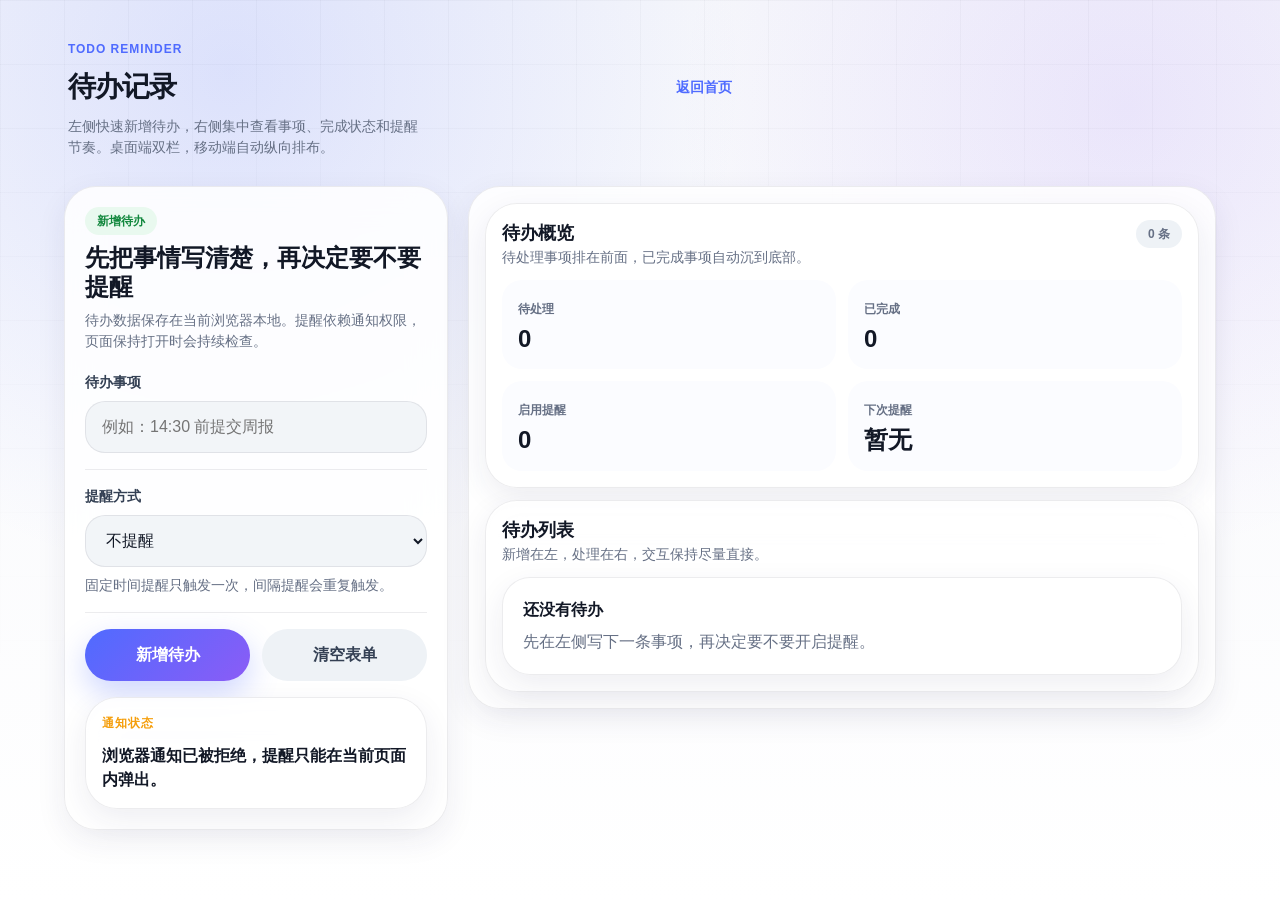
==== tools/todos/index.html @ 0ca66c05 "feat: add todo reminder tool and refine project structure" ====
<!DOCTYPE html>
<html lang="zh-CN">
  <head>
    <meta charset="UTF-8" />
    <meta name="viewport" content="width=device-width, initial-scale=1.0" />
    <title>待办记录</title>
    <meta name="theme-color" content="#f6f7fb" />
    <link rel="stylesheet" href="../../src/styles/tokens.css" />
    <link rel="stylesheet" href="../../src/styles/base.css" />
    <link rel="stylesheet" href="../../src/styles/components.css" />
    <link rel="stylesheet" href="./styles.css" />
  </head>
  <body>
    <div class="app-shell">
      <main class="screen todo-page">
        <header class="page-header todo-intro">
          <div class="eyebrow">Todo Reminder</div>
          <div class="header-row">
            <div>
              <h1 class="page-title">待办记录</h1>
            </div>
            <a class="page-link" href="../../index.html">返回首页</a>
          </div>
          <p class="page-subtitle">
            左侧快速新增待办，右侧集中查看事项、完成状态和提醒节奏。桌面端双栏，移动端自动纵向排布。
          </p>
        </header>

        <section class="todo-workspace">
          <aside class="todo-panel">
            <div class="todo-panel-header">
              <span class="status-pill is-ready">新增待办</span>
              <h2 class="todo-panel-title">先把事情写清楚，再决定要不要提醒</h2>
              <p class="todo-panel-text">
                待办数据保存在当前浏览器本地。提醒依赖通知权限，页面保持打开时会持续检查。
              </p>
            </div>

            <form class="todo-form" id="todoForm">
              <section class="todo-form-section">
                <div class="field">
                  <label for="todoTitle">待办事项</label>
                  <input
                    class="input"
                    id="todoTitle"
                    maxlength="80"
                    placeholder="例如：14:30 前提交周报"
                    required
                    type="text"
                  />
                </div>

              </section>

              <section class="todo-form-section">
                <div class="field">
                  <label for="reminderType">提醒方式</label>
                  <select class="input-select" id="reminderType">
                    <option value="none">不提醒</option>
                    <option value="interval">每隔多少分钟提醒</option>
                    <option value="fixed">固定时间提醒</option>
                  </select>
                  <span class="field-caption">固定时间提醒只触发一次，间隔提醒会重复触发。</span>
                </div>

                <div class="reminder-fields" id="intervalField">
                  <div class="field">
                    <label for="intervalMinutes">间隔分钟</label>
                    <input
                      class="input"
                      id="intervalMinutes"
                      max="720"
                      min="1"
                      placeholder="例如：15"
                      type="number"
                    />
                  </div>
                </div>

                <div class="reminder-fields" id="fixedField">
                  <div class="field">
                    <label for="fixedTime">固定提醒时间</label>
                    <input class="input" id="fixedTime" type="datetime-local" />
                  </div>
                </div>
              </section>

              <section class="todo-form-section">
                <div class="button-group">
                  <button class="button button-primary" type="submit">新增待办</button>
                  <button class="button button-secondary" id="resetFormButton" type="button">清空表单</button>
                </div>
              </section>
            </form>

            <section class="permission-panel" id="permissionPanel">
              <span class="panel-label">通知状态</span>
              <div class="stack-sm">
                <strong id="permissionText">开启浏览器通知后，提醒会在到点时弹出系统通知。</strong>
                <button class="button button-secondary" id="permissionButton" type="button">开启通知</button>
              </div>
            </section>
          </aside>

          <section class="todo-board">
            <section class="todo-summary">
              <div class="todo-summary-head">
                <div>
                  <h2>待办概览</h2>
                  <p>待处理事项排在前面，已完成事项自动沉到底部。</p>
                </div>
                <span class="chip" id="todoCounter">0 条</span>
              </div>

              <div class="todo-metrics">
                <article class="todo-metric">
                  <span>待处理</span>
                  <strong class="mono-number" id="pendingCount">0</strong>
                </article>
                <article class="todo-metric">
                  <span>已完成</span>
                  <strong class="mono-number" id="completedCount">0</strong>
                </article>
                <article class="todo-metric">
                  <span>启用提醒</span>
                  <strong class="mono-number" id="reminderCount">0</strong>
                </article>
                <article class="todo-metric">
                  <span>下次提醒</span>
                  <strong id="nextReminder">暂无</strong>
                </article>
              </div>
            </section>

            <section class="last-reminder-panel" hidden id="lastReminderCard">
              <strong id="lastReminderTitle">最近提醒</strong>
              <p id="lastReminderText">暂无提醒触发</p>
            </section>

            <section class="todo-list-panel">
              <div class="todo-list-head">
                <div>
                  <h2>待办列表</h2>
                  <p>新增在左，处理在右，交互保持尽量直接。</p>
                </div>
              </div>

              <section class="todo-list" id="todoList"></section>
            </section>
          </section>
        </section>
      </main>
    </div>

    <div class="modal" id="reminderModal" aria-hidden="true">
      <div class="modal-card">
        <h2 id="reminderModalTitle">待办提醒</h2>
        <p id="reminderModalText">你的事项已经到提醒时间。</p>
        <button class="button button-primary" id="reminderModalButton" type="button">知道了</button>
      </div>
    </div>

    <script src="./app.js"></script>
  </body>
</html>
---- src/styles/tokens.css ----
:root {
  color-scheme: light;

  --color-bg: #f6f7fb;
  --color-bg-strong: #eef2ff;
  --color-surface: #ffffff;
  --color-surface-glass: rgba(255, 255, 255, 0.78);
  --color-surface-muted: #eef2f6;
  --color-surface-raised: #fbfcff;
  --color-border: rgba(18, 24, 38, 0.08);
  --color-border-strong: rgba(18, 24, 38, 0.14);
  --color-text: #121826;
  --color-text-soft: #344054;
  --color-text-muted: #667085;
  --color-text-inverse: #ffffff;
  --color-primary: #4f6bff;
  --color-primary-strong: #3d56e8;
  --color-primary-soft: #e8edff;
  --color-success: #22c55e;
  --color-success-soft: #e9f9ef;
  --color-warning: #f59e0b;
  --color-warning-soft: #fff6df;
  --color-danger: #ff5a5f;
  --color-danger-soft: #fff0f1;

  --gradient-primary: linear-gradient(135deg, #4f6bff 0%, #8b5cf6 100%);
  --gradient-focus: linear-gradient(135deg, #eef2ff 0%, #f8f5ff 55%, #ffffff 100%);
  --gradient-calm: linear-gradient(135deg, #ecfeff 0%, #f7f7ff 54%, #ffffff 100%);

  --font-family: Inter, "PingFang SC", "Microsoft YaHei", "Segoe UI", sans-serif;
  --font-mono: "SFMono-Regular", Consolas, "Liberation Mono", monospace;

  --text-xs: 0.75rem;
  --text-sm: 0.875rem;
  --text-md: 1rem;
  --text-lg: 1.125rem;
  --text-xl: 1.5rem;
  --text-2xl: 1.75rem;
  --text-display: clamp(3.5rem, 18vw, 5rem);

  --line-tight: 1.12;
  --line-title: 1.22;
  --line-body: 1.5;

  --space-1: 0.25rem;
  --space-2: 0.5rem;
  --space-3: 0.75rem;
  --space-4: 1rem;
  --space-5: 1.25rem;
  --space-6: 1.5rem;
  --space-8: 2rem;
  --space-10: 2.5rem;

  --radius-sm: 0.875rem;
  --radius-md: 1.25rem;
  --radius-lg: 1.75rem;
  --radius-xl: 2rem;
  --radius-full: 999px;

  --shadow-soft: 0 10px 30px rgba(35, 43, 86, 0.08);
  --shadow-card: 0 18px 54px rgba(35, 43, 86, 0.12);
  --shadow-ring: 0 0 0 4px rgba(79, 107, 255, 0.14);

  --blur-glass: blur(18px);
  --motion-fast: 140ms ease;
  --motion-base: 180ms cubic-bezier(0.2, 0.8, 0.2, 1);
  --motion-slow: 260ms cubic-bezier(0.2, 0.8, 0.2, 1);

  --content-width: 27rem;
  --tap-size: 2.75rem;
}
---- src/styles/base.css ----
*,
*::before,
*::after {
  box-sizing: border-box;
}

html {
  min-height: 100%;
  font-size: 16px;
  -webkit-text-size-adjust: 100%;
}

body {
  min-height: 100vh;
  margin: 0;
  overflow-x: hidden;
  color: var(--color-text);
  background:
    radial-gradient(circle at 18% 8%, rgba(79, 107, 255, 0.16), transparent 32rem),
    radial-gradient(circle at 88% 12%, rgba(139, 92, 246, 0.12), transparent 28rem),
    linear-gradient(180deg, var(--color-bg) 0%, #ffffff 100%);
  font-family: var(--font-family);
  line-height: var(--line-body);
}

body::before {
  position: fixed;
  inset: 0;
  z-index: -1;
  pointer-events: none;
  content: "";
  background-image:
    linear-gradient(rgba(18, 24, 38, 0.04) 1px, transparent 1px),
    linear-gradient(90deg, rgba(18, 24, 38, 0.04) 1px, transparent 1px);
  background-size: 4rem 4rem;
  mask-image: linear-gradient(to bottom, rgba(0, 0, 0, 0.7), transparent 78%);
}

a {
  color: inherit;
  text-decoration: none;
}

button,
input,
textarea,
select {
  font: inherit;
}

button {
  border: 0;
}

img,
svg,
canvas {
  display: block;
  max-width: 100%;
}

p,
h1,
h2,
h3 {
  margin: 0;
}

.app-shell {
  display: flex;
  justify-content: center;
  min-height: 100vh;
  padding: var(--space-5) var(--space-4) var(--space-8);
}

.screen {
  position: relative;
  display: flex;
  flex-direction: column;
  width: min(100%, var(--content-width));
  gap: var(--space-4);
}

.page-header {
  display: grid;
  gap: var(--space-3);
  padding: var(--space-2) var(--space-1);
}

.header-row {
  display: flex;
  align-items: center;
  justify-content: space-between;
  gap: var(--space-3);
}

.eyebrow {
  color: var(--color-primary);
  font-size: var(--text-xs);
  font-weight: 800;
  letter-spacing: 0.08em;
  text-transform: uppercase;
}

.page-title {
  max-width: 16rem;
  font-size: var(--text-2xl);
  font-weight: 800;
  line-height: var(--line-title);
  letter-spacing: -0.04em;
}

.page-subtitle {
  max-width: 22rem;
  color: var(--color-text-muted);
  font-size: var(--text-sm);
}

.section-title {
  display: flex;
  align-items: center;
  justify-content: space-between;
  margin: var(--space-2) var(--space-1) 0;
  color: var(--color-text-soft);
  font-size: var(--text-sm);
  font-weight: 800;
}

.mono-number {
  font-family: var(--font-family);
  font-variant-numeric: tabular-nums;
  letter-spacing: -0.04em;
}

.muted {
  color: var(--color-text-muted);
}

@media (min-width: 48rem) {
  .app-shell {
    padding-top: var(--space-8);
  }
}
---- src/styles/components.css ----
.card {
  border: 1px solid var(--color-border);
  border-radius: var(--radius-lg);
  background: var(--color-surface-glass);
  box-shadow: var(--shadow-soft);
  backdrop-filter: var(--blur-glass);
}

.panel-card {
  padding: var(--space-5);
}

.hero-card {
  position: relative;
  overflow: hidden;
  padding: var(--space-5);
  border: 1px solid rgba(255, 255, 255, 0.72);
  border-radius: var(--radius-xl);
  background: var(--gradient-focus);
  box-shadow: var(--shadow-card);
}

.hero-card::after {
  position: absolute;
  top: -5rem;
  right: -4rem;
  width: 11rem;
  height: 11rem;
  border-radius: var(--radius-full);
  background: rgba(79, 107, 255, 0.14);
  content: "";
}

.stack {
  display: grid;
  gap: var(--space-4);
}

.stack-sm {
  display: grid;
  gap: var(--space-2);
}

.tool-grid {
  display: grid;
  gap: var(--space-3);
}

.inline-list {
  display: grid;
  gap: var(--space-3);
}

.inline-list strong {
  display: block;
  margin-bottom: 0.125rem;
  font-size: var(--text-sm);
}

.inline-list p {
  color: var(--color-text-muted);
  font-size: var(--text-sm);
}

.tool-card {
  display: grid;
  grid-template-columns: auto 1fr auto;
  align-items: center;
  gap: var(--space-3);
  padding: var(--space-4);
  transition:
    transform var(--motion-base),
    box-shadow var(--motion-base),
    border-color var(--motion-base);
}

.tool-card:hover {
  transform: translateY(-2px);
  border-color: rgba(79, 107, 255, 0.24);
  box-shadow: var(--shadow-card);
}

.tool-icon {
  display: grid;
  place-items: center;
  width: 3.25rem;
  height: 3.25rem;
  border-radius: 1.25rem;
  background: var(--color-primary-soft);
}

.tool-icon img {
  width: 1.5rem;
  height: 1.5rem;
}

.tool-card h2,
.tool-card h3 {
  color: var(--color-text);
  font-size: var(--text-md);
  font-weight: 800;
}

.tool-card p {
  margin-top: 0.125rem;
  color: var(--color-text-muted);
  font-size: var(--text-sm);
}

.status-pill,
.chip {
  display: inline-flex;
  align-items: center;
  width: fit-content;
  min-height: 1.75rem;
  padding: 0 var(--space-3);
  border-radius: var(--radius-full);
  background: var(--color-surface-muted);
  color: var(--color-text-muted);
  font-size: var(--text-xs);
  font-weight: 800;
}

.status-pill.is-ready {
  background: var(--color-success-soft);
  color: #13883e;
}

.status-pill.is-planned {
  background: var(--color-warning-soft);
  color: #a25b00;
}

.button {
  display: inline-flex;
  align-items: center;
  justify-content: center;
  min-height: 3.25rem;
  padding: 0 var(--space-5);
  border-radius: var(--radius-full);
  cursor: pointer;
  font-weight: 800;
  transition:
    transform var(--motion-base),
    box-shadow var(--motion-base),
    background var(--motion-base),
    color var(--motion-base);
}

.button:focus-visible,
.input:focus-visible,
.segmented-button:focus-visible {
  outline: none;
  box-shadow: var(--shadow-ring);
}

.button-primary {
  color: var(--color-text-inverse);
  background: var(--gradient-primary);
  box-shadow: 0 12px 30px rgba(79, 107, 255, 0.28);
}

.button-primary:hover {
  transform: translateY(-1px);
  box-shadow: 0 16px 38px rgba(79, 107, 255, 0.34);
}

.button-secondary {
  color: var(--color-text-soft);
  background: var(--color-surface-muted);
}

.button-ghost {
  min-height: var(--tap-size);
  padding: 0 var(--space-4);
  color: var(--color-text-muted);
  background: transparent;
}

.button:disabled {
  cursor: not-allowed;
  opacity: 0.48;
  transform: none;
}

.button-group {
  display: grid;
  grid-template-columns: 1fr 1fr;
  gap: var(--space-3);
}

.icon-button {
  display: inline-grid;
  place-items: center;
  width: var(--tap-size);
  height: var(--tap-size);
  border-radius: 1rem;
  background: var(--color-surface-glass);
  color: var(--color-text-soft);
  box-shadow: inset 0 0 0 1px var(--color-border);
}

.field {
  display: grid;
  gap: var(--space-2);
}

.field label {
  color: var(--color-text-soft);
  font-size: var(--text-sm);
  font-weight: 800;
}

.input {
  width: 100%;
  min-height: 3.25rem;
  padding: 0 var(--space-4);
  border: 1px solid var(--color-border);
  border-radius: var(--radius-md);
  color: var(--color-text);
  background: rgba(238, 242, 246, 0.72);
}

.segmented {
  display: grid;
  grid-auto-columns: 1fr;
  grid-auto-flow: column;
  gap: var(--space-1);
  padding: var(--space-1);
  border-radius: var(--radius-full);
  background: var(--color-surface-muted);
}

.segmented-button {
  min-height: 2.75rem;
  padding: 0 var(--space-3);
  border-radius: var(--radius-full);
  color: var(--color-text-muted);
  background: transparent;
  cursor: pointer;
  font-size: var(--text-sm);
  font-weight: 800;
}

.segmented-button.is-active {
  color: var(--color-primary);
  background: var(--color-surface);
  box-shadow: var(--shadow-soft);
}

.metrics-grid {
  display: grid;
  grid-template-columns: repeat(2, 1fr);
  gap: var(--space-3);
}

.metric-card {
  padding: var(--space-4);
  border-radius: var(--radius-md);
  background: var(--color-surface-raised);
}

.metric-card span {
  color: var(--color-text-muted);
  font-size: var(--text-xs);
  font-weight: 800;
}

.metric-card strong {
  display: block;
  margin-top: var(--space-1);
  font-size: var(--text-xl);
  line-height: var(--line-title);
}

.helper-banner {
  display: none;
  align-items: flex-start;
  gap: var(--space-3);
  padding: var(--space-3) var(--space-4);
  border-radius: var(--radius-md);
  background: var(--color-warning-soft);
  color: #8a5208;
  font-size: var(--text-sm);
}

.helper-banner.is-visible {
  display: flex;
}

.empty-state {
  display: grid;
  gap: var(--space-3);
  justify-items: start;
}

.display-time {
  font-size: var(--text-display);
  font-weight: 800;
  line-height: var(--line-tight);
}

.dot-row {
  display: flex;
  justify-content: center;
  gap: var(--space-2);
}

.dot {
  width: 0.625rem;
  height: 0.625rem;
  border-radius: var(--radius-full);
  background: rgba(18, 24, 38, 0.12);
  transition: background var(--motion-base), transform var(--motion-base);
}

.dot.is-complete {
  background: var(--color-primary);
  transform: scale(1.12);
}

.modal {
  position: fixed;
  inset: 0;
  z-index: 20;
  display: none;
  align-items: center;
  justify-content: center;
  padding: var(--space-4);
  background: rgba(18, 24, 38, 0.42);
  backdrop-filter: blur(10px);
}

.modal.is-open {
  display: flex;
}

.modal-card {
  width: min(100%, 22rem);
  padding: var(--space-6);
  border-radius: var(--radius-xl);
  background: var(--color-surface);
  box-shadow: var(--shadow-card);
  text-align: center;
}

.modal-card h2 {
  margin-bottom: var(--space-2);
  font-size: var(--text-xl);
}

.modal-card p {
  margin-bottom: var(--space-5);
  color: var(--color-text-muted);
}
---- tools/todos/styles.css ----
.todo-page {
  width: min(100%, 72rem);
  gap: var(--space-5);
}

.todo-intro {
  max-width: 42rem;
}

.todo-workspace {
  display: grid;
  gap: var(--space-5);
  align-items: start;
}

.todo-panel,
.todo-board,
.todo-summary,
.todo-list-panel,
.permission-panel,
.last-reminder-panel {
  border: 1px solid var(--color-border);
  border-radius: var(--radius-xl);
  background: rgba(255, 255, 255, 0.86);
  box-shadow: var(--shadow-soft);
  backdrop-filter: var(--blur-glass);
}

.todo-panel {
  padding: var(--space-5);
}

.todo-panel-header {
  display: grid;
  gap: var(--space-2);
  margin-bottom: var(--space-5);
}

.todo-panel-title {
  font-size: var(--text-xl);
  font-weight: 800;
  line-height: var(--line-title);
}

.todo-panel-text,
.field-caption {
  color: var(--color-text-muted);
  font-size: var(--text-sm);
}

.todo-form,
.todo-form-section,
.todo-board,
.todo-summary,
.todo-list-panel,
.todo-list,
.todo-main,
.todo-title-wrap {
  display: grid;
}

.todo-form,
.todo-main {
  gap: var(--space-4);
}

.todo-form-section,
.todo-board,
.todo-summary,
.todo-list-panel,
.todo-list {
  gap: var(--space-3);
}

.todo-form-section + .todo-form-section {
  padding-top: var(--space-4);
  border-top: 1px solid var(--color-border);
}

.input,
.input-select {
  width: 100%;
}

.input-select {
  min-height: 3.25rem;
  padding: 0 var(--space-4);
  border: 1px solid var(--color-border);
  border-radius: var(--radius-md);
  color: var(--color-text);
  background: rgba(238, 242, 246, 0.72);
}

.input-select:focus-visible {
  outline: none;
  box-shadow: var(--shadow-ring);
}

.reminder-fields {
  display: none;
}

.reminder-fields.is-visible {
  display: grid;
}

.permission-panel,
.last-reminder-panel {
  padding: var(--space-4);
}

.permission-panel {
  display: none;
  gap: var(--space-3);
  margin-top: var(--space-4);
}

.permission-panel.is-visible {
  display: grid;
}

.panel-label {
  color: var(--color-warning);
  font-size: var(--text-xs);
  font-weight: 800;
  letter-spacing: 0.08em;
  text-transform: uppercase;
}

.todo-board,
.todo-summary,
.todo-list-panel {
  padding: var(--space-4);
}

.todo-summary-head,
.todo-list-head,
.todo-headline {
  display: flex;
  align-items: flex-start;
  justify-content: space-between;
  gap: var(--space-3);
}

.todo-summary-head h2,
.todo-list-head h2 {
  font-size: var(--text-lg);
  font-weight: 800;
}

.todo-summary-head p,
.todo-list-head p,
.last-reminder-panel p {
  color: var(--color-text-muted);
  font-size: var(--text-sm);
}

.todo-metrics {
  display: grid;
  grid-template-columns: repeat(2, minmax(0, 1fr));
  gap: var(--space-3);
}

.todo-metric {
  padding: var(--space-4);
  border-radius: var(--radius-md);
  background: var(--color-surface-raised);
}

.todo-metric span {
  color: var(--color-text-muted);
  font-size: var(--text-xs);
  font-weight: 800;
}

.todo-metric strong {
  display: block;
  margin-top: var(--space-1);
  color: var(--color-text);
  font-size: var(--text-xl);
  line-height: var(--line-title);
}

.last-reminder-panel[hidden] {
  display: none;
}

.last-reminder-panel strong {
  display: block;
  margin-bottom: var(--space-2);
}

.todo-item {
  display: grid;
  grid-template-columns: auto minmax(0, 1fr);
  gap: var(--space-4);
  padding: var(--space-4);
}

.todo-toggle {
  display: inline-grid;
  place-items: center;
  width: 3rem;
  height: 3rem;
  border: 1px solid var(--color-border-strong);
  border-radius: 1rem;
  color: var(--color-text-muted);
  background: var(--color-surface);
  cursor: pointer;
  transition:
    transform var(--motion-base),
    border-color var(--motion-base),
    background var(--motion-base),
    color var(--motion-base);
}

.todo-toggle:hover {
  transform: translateY(-1px);
}

.todo-toggle.is-completed {
  border-color: rgba(34, 197, 94, 0.24);
  color: #13883e;
  background: var(--color-success-soft);
}

.todo-title-wrap {
  gap: var(--space-2);
  min-width: 0;
}

.todo-title {
  color: var(--color-text);
  font-size: var(--text-md);
  font-weight: 800;
  line-height: var(--line-title);
  word-break: break-word;
}

.todo-title.is-completed {
  color: var(--color-text-muted);
  text-decoration: line-through;
}

.todo-meta,
.todo-actions {
  display: flex;
  flex-wrap: wrap;
  gap: var(--space-2);
}

.todo-note {
  color: var(--color-text-muted);
  font-size: var(--text-sm);
}

.todo-actions .button {
  min-height: 2.75rem;
  padding: 0 var(--space-4);
}

.todo-delete {
  display: inline-flex;
  align-items: center;
  justify-content: center;
  min-height: 2.5rem;
  padding: 0 var(--space-3);
  border-radius: var(--radius-full);
  color: var(--color-danger);
  background: var(--color-danger-soft);
  cursor: pointer;
  font-size: var(--text-sm);
  font-weight: 800;
}

.empty-state {
  display: grid;
  gap: var(--space-2);
  justify-items: start;
  padding: var(--space-5);
}

.page-link {
  color: var(--color-primary);
  font-size: var(--text-sm);
  font-weight: 800;
}

@media (min-width: 58rem) {
  .todo-workspace {
    grid-template-columns: minmax(20rem, 24rem) minmax(0, 1fr);
  }

  .todo-panel {
    position: sticky;
    top: var(--space-5);
  }
}

@media (max-width: 42rem) {
  .todo-metrics {
    grid-template-columns: 1fr;
  }

  .todo-item {
    grid-template-columns: 1fr;
  }

  .todo-headline {
    flex-direction: column;
  }
}
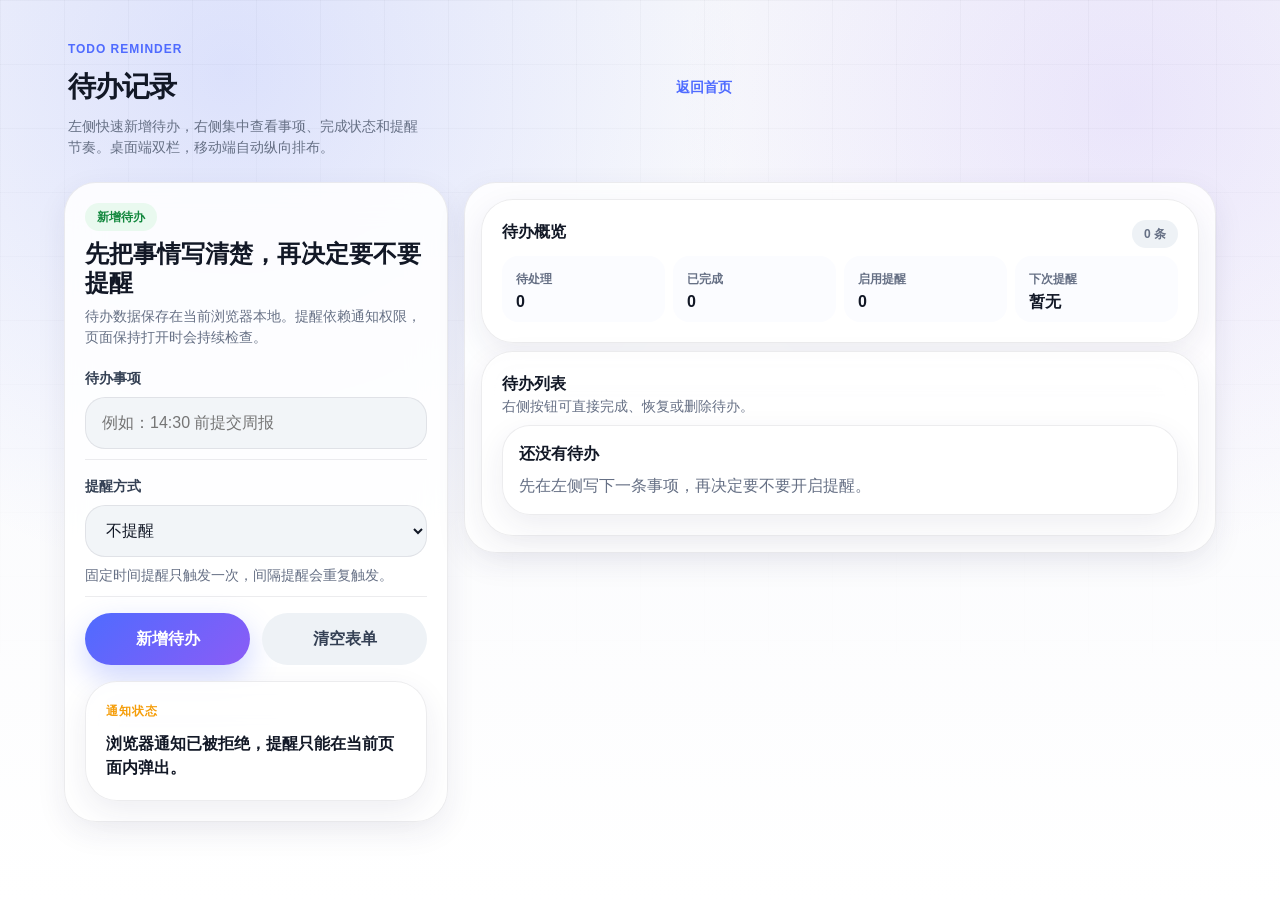
==== commit 166b73a7: "style: refine todo layout" ====
--- a/tools/todos/index.html
+++ b/tools/todos/index.html
@@ -105,27 +105,24 @@
           <section class="todo-board">
             <section class="todo-summary">
               <div class="todo-summary-head">
-                <div>
-                  <h2>待办概览</h2>
-                  <p>待处理事项排在前面，已完成事项自动沉到底部。</p>
-                </div>
+                <h2>待办概览</h2>
                 <span class="chip" id="todoCounter">0 条</span>
               </div>
 
               <div class="todo-metrics">
-                <article class="todo-metric">
+                <article class="todo-metric todo-metric-compact">
                   <span>待处理</span>
                   <strong class="mono-number" id="pendingCount">0</strong>
                 </article>
-                <article class="todo-metric">
+                <article class="todo-metric todo-metric-compact">
                   <span>已完成</span>
                   <strong class="mono-number" id="completedCount">0</strong>
                 </article>
-                <article class="todo-metric">
+                <article class="todo-metric todo-metric-compact">
                   <span>启用提醒</span>
                   <strong class="mono-number" id="reminderCount">0</strong>
                 </article>
-                <article class="todo-metric">
+                <article class="todo-metric todo-metric-wide">
                   <span>下次提醒</span>
                   <strong id="nextReminder">暂无</strong>
                 </article>
@@ -141,7 +138,7 @@
               <div class="todo-list-head">
                 <div>
                   <h2>待办列表</h2>
-                  <p>新增在左，处理在右，交互保持尽量直接。</p>
+                  <p class="todo-list-hint">右侧按钮可直接完成、恢复或删除待办。</p>
                 </div>
               </div>
 
--- a/tools/todos/styles.css
+++ b/tools/todos/styles.css
@@ -1,6 +1,6 @@
 .todo-page {
   width: min(100%, 72rem);
-  gap: var(--space-5);
+  gap: var(--space-4);
 }
 
 .todo-intro {
@@ -9,7 +9,7 @@
 
 .todo-workspace {
   display: grid;
-  gap: var(--space-5);
+  gap: var(--space-4);
   align-items: start;
 }
 
@@ -54,13 +54,20 @@
 .todo-summary,
 .todo-list-panel,
 .todo-list,
-.todo-main,
+.todo-content,
 .todo-title-wrap {
   display: grid;
 }
 
 .todo-form,
+.todo-content {
+  gap: 0.625rem;
+}
+
 .todo-main {
+  display: grid;
+  grid-template-columns: minmax(0, 1fr) auto;
+  align-items: center;
   gap: var(--space-4);
 }
 
@@ -69,7 +76,7 @@
 .todo-summary,
 .todo-list-panel,
 .todo-list {
-  gap: var(--space-3);
+  gap: var(--space-2);
 }
 
 .todo-form-section + .todo-form-section {
@@ -106,7 +113,7 @@
 
 .permission-panel,
 .last-reminder-panel {
-  padding: var(--space-4);
+  padding: var(--space-5);
 }
 
 .permission-panel {
@@ -127,15 +134,17 @@
   text-transform: uppercase;
 }
 
-.todo-board,
+.todo-board {
+  padding: var(--space-4);
+}
+
 .todo-summary,
 .todo-list-panel {
-  padding: var(--space-4);
+  padding: var(--space-5);
 }
 
 .todo-summary-head,
-.todo-list-head,
-.todo-headline {
+.todo-list-head {
   display: flex;
   align-items: flex-start;
   justify-content: space-between;
@@ -144,12 +153,11 @@
 
 .todo-summary-head h2,
 .todo-list-head h2 {
-  font-size: var(--text-lg);
-  font-weight: 800;
-}
-
-.todo-summary-head p,
-.todo-list-head p,
+  font-size: var(--text-md);
+  font-weight: 800;
+}
+
+.todo-list-hint,
 .last-reminder-panel p {
   color: var(--color-text-muted);
   font-size: var(--text-sm);
@@ -157,13 +165,14 @@
 
 .todo-metrics {
   display: grid;
-  grid-template-columns: repeat(2, minmax(0, 1fr));
-  gap: var(--space-3);
+  grid-template-columns: repeat(4, minmax(0, 1fr));
+  gap: 0.5rem;
 }
 
 .todo-metric {
-  padding: var(--space-4);
-  border-radius: var(--radius-md);
+  min-width: 0;
+  padding: 0.625rem 0.875rem;
+  border-radius: 1rem;
   background: var(--color-surface-raised);
 }
 
@@ -175,9 +184,9 @@
 
 .todo-metric strong {
   display: block;
-  margin-top: var(--space-1);
+  margin-top: 0.125rem;
   color: var(--color-text);
-  font-size: var(--text-xl);
+  font-size: 1rem;
   line-height: var(--line-title);
 }
 
@@ -192,20 +201,23 @@
 
 .todo-item {
   display: grid;
-  grid-template-columns: auto minmax(0, 1fr);
-  gap: var(--space-4);
-  padding: var(--space-4);
+  gap: var(--space-3);
+  padding: 1.5rem 1.75rem;
 }
 
 .todo-toggle {
-  display: inline-grid;
-  place-items: center;
-  width: 3rem;
-  height: 3rem;
-  border: 1px solid var(--color-border-strong);
-  border-radius: 1rem;
-  color: var(--color-text-muted);
-  background: var(--color-surface);
+  display: inline-flex;
+  align-items: center;
+  justify-content: center;
+  gap: 0.375rem;
+  min-width: 5.5rem;
+  height: 2.5rem;
+  padding: 0 0.875rem;
+  border: 1px solid rgba(79, 107, 255, 0.18);
+  border-radius: var(--radius-full);
+  color: var(--color-primary-strong);
+  background: var(--color-primary-soft);
+  box-shadow: inset 0 0 0 1px rgba(79, 107, 255, 0.08);
   cursor: pointer;
   transition:
     transform var(--motion-base),
@@ -216,22 +228,52 @@
 
 .todo-toggle:hover {
   transform: translateY(-1px);
+  border-color: rgba(79, 107, 255, 0.34);
 }
 
 .todo-toggle.is-completed {
   border-color: rgba(34, 197, 94, 0.24);
   color: #13883e;
   background: var(--color-success-soft);
+  box-shadow: inset 0 0 0 1px rgba(34, 197, 94, 0.1);
+}
+
+.todo-item-actions {
+  display: flex;
+  flex: 0 0 auto;
+  flex-wrap: nowrap;
+  align-items: center;
+  justify-content: flex-end;
+  gap: 0.5rem;
+}
+
+.todo-toggle-icon {
+  display: inline-flex;
+  align-items: center;
+  justify-content: center;
+  width: 1rem;
+  height: 1rem;
+  flex: 0 0 1rem;
+  font-size: 1rem;
+  line-height: 1;
+  transform: translateY(-0.04em);
+}
+
+.todo-toggle-text {
+  font-size: 0.8125rem;
+  font-weight: 800;
+  letter-spacing: 0.01em;
 }
 
 .todo-title-wrap {
-  gap: var(--space-2);
+  flex: 1 1 auto;
+  gap: 0.25rem;
   min-width: 0;
 }
 
 .todo-title {
   color: var(--color-text);
-  font-size: var(--text-md);
+  font-size: 0.9375rem;
   font-weight: 800;
   line-height: var(--line-title);
   word-break: break-word;
@@ -242,34 +284,35 @@
   text-decoration: line-through;
 }
 
-.todo-meta,
-.todo-actions {
+.todo-meta {
   display: flex;
+  align-items: center;
   flex-wrap: wrap;
-  gap: var(--space-2);
+  gap: 0.625rem;
+  min-width: 0;
 }
 
 .todo-note {
-  color: var(--color-text-muted);
-  font-size: var(--text-sm);
-}
-
-.todo-actions .button {
-  min-height: 2.75rem;
-  padding: 0 var(--space-4);
+  margin: 0;
+  color: var(--color-text-muted);
+  font-size: 0.8125rem;
+  line-height: 1.5;
 }
 
 .todo-delete {
   display: inline-flex;
   align-items: center;
   justify-content: center;
-  min-height: 2.5rem;
-  padding: 0 var(--space-3);
+  min-width: 5.5rem;
+  height: 2.5rem;
+  padding: 0 0.875rem;
   border-radius: var(--radius-full);
+  border: 1px solid rgba(239, 68, 68, 0.18);
   color: var(--color-danger);
   background: var(--color-danger-soft);
+  box-shadow: inset 0 0 0 1px rgba(239, 68, 68, 0.08);
   cursor: pointer;
-  font-size: var(--text-sm);
+  font-size: 0.8125rem;
   font-weight: 800;
 }
 
@@ -277,7 +320,7 @@
   display: grid;
   gap: var(--space-2);
   justify-items: start;
-  padding: var(--space-5);
+  padding: var(--space-4);
 }
 
 .page-link {
@@ -299,14 +342,17 @@
 
 @media (max-width: 42rem) {
   .todo-metrics {
+    grid-template-columns: repeat(2, minmax(0, 1fr));
+  }
+
+  .todo-main {
     grid-template-columns: 1fr;
-  }
-
-  .todo-item {
-    grid-template-columns: 1fr;
-  }
-
-  .todo-headline {
-    flex-direction: column;
-  }
-}
+    align-items: stretch;
+  }
+
+  .todo-item-actions {
+    width: 100%;
+    flex-wrap: wrap;
+    justify-content: flex-start;
+  }
+}
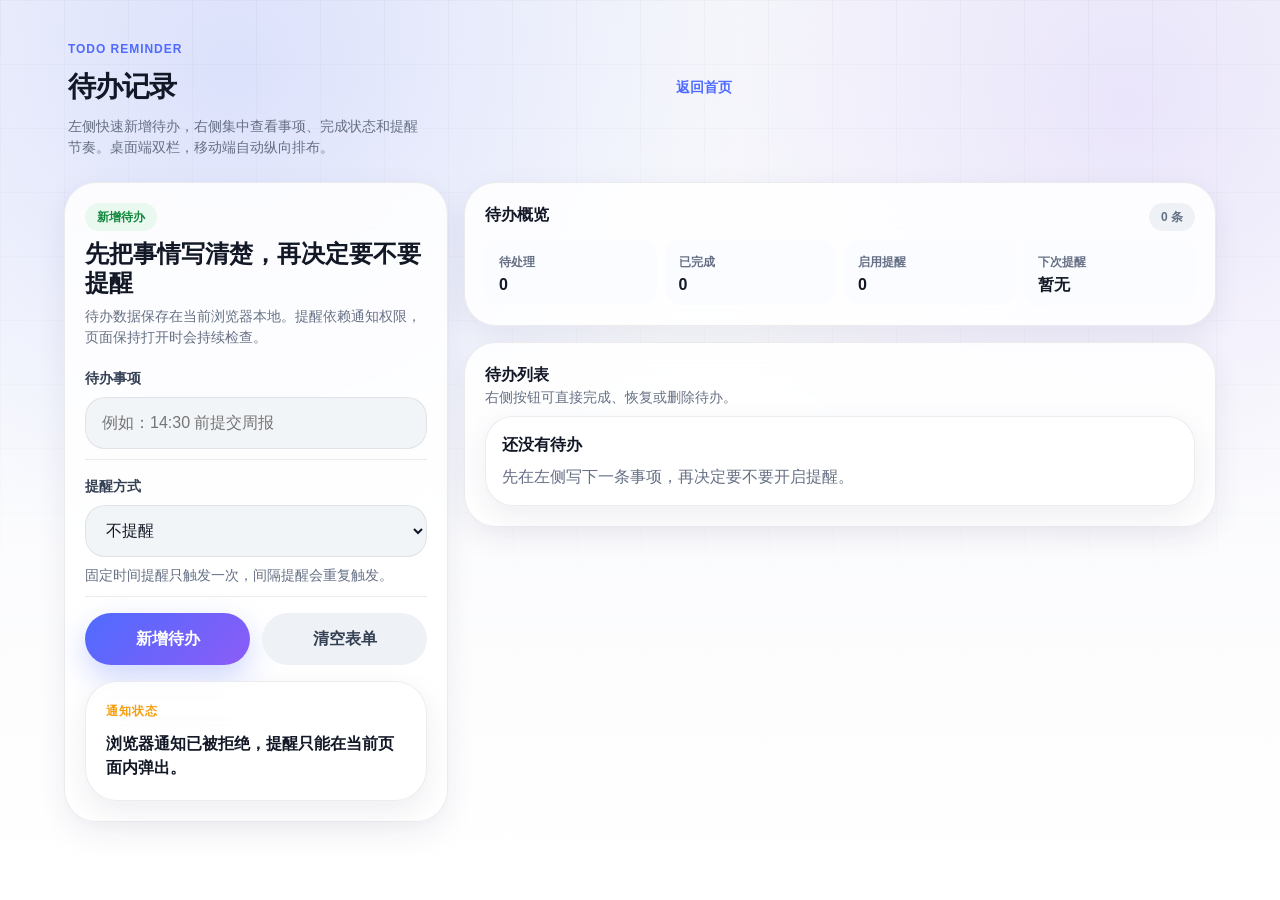
==== commit 0b75e584: "refactor: simplify todo page layout" ====
--- a/tools/todos/index.html
+++ b/tools/todos/index.html
@@ -102,48 +102,46 @@
             </section>
           </aside>
 
-          <section class="todo-board">
-            <section class="todo-summary">
-              <div class="todo-summary-head">
-                <h2>待办概览</h2>
-                <span class="chip" id="todoCounter">0 条</span>
+          <section class="todo-summary">
+            <div class="todo-summary-head">
+              <h2>待办概览</h2>
+              <span class="chip" id="todoCounter">0 条</span>
+            </div>
+
+            <div class="todo-metrics">
+              <article class="todo-metric todo-metric-compact">
+                <span>待处理</span>
+                <strong class="mono-number" id="pendingCount">0</strong>
+              </article>
+              <article class="todo-metric todo-metric-compact">
+                <span>已完成</span>
+                <strong class="mono-number" id="completedCount">0</strong>
+              </article>
+              <article class="todo-metric todo-metric-compact">
+                <span>启用提醒</span>
+                <strong class="mono-number" id="reminderCount">0</strong>
+              </article>
+              <article class="todo-metric todo-metric-wide">
+                <span>下次提醒</span>
+                <strong id="nextReminder">暂无</strong>
+              </article>
+            </div>
+          </section>
+
+          <section class="last-reminder-panel" hidden id="lastReminderCard">
+            <strong id="lastReminderTitle">最近提醒</strong>
+            <p id="lastReminderText">暂无提醒触发</p>
+          </section>
+
+          <section class="todo-list-panel">
+            <div class="todo-list-head">
+              <div>
+                <h2>待办列表</h2>
+                <p class="todo-list-hint">右侧按钮可直接完成、恢复或删除待办。</p>
               </div>
+            </div>
 
-              <div class="todo-metrics">
-                <article class="todo-metric todo-metric-compact">
-                  <span>待处理</span>
-                  <strong class="mono-number" id="pendingCount">0</strong>
-                </article>
-                <article class="todo-metric todo-metric-compact">
-                  <span>已完成</span>
-                  <strong class="mono-number" id="completedCount">0</strong>
-                </article>
-                <article class="todo-metric todo-metric-compact">
-                  <span>启用提醒</span>
-                  <strong class="mono-number" id="reminderCount">0</strong>
-                </article>
-                <article class="todo-metric todo-metric-wide">
-                  <span>下次提醒</span>
-                  <strong id="nextReminder">暂无</strong>
-                </article>
-              </div>
-            </section>
-
-            <section class="last-reminder-panel" hidden id="lastReminderCard">
-              <strong id="lastReminderTitle">最近提醒</strong>
-              <p id="lastReminderText">暂无提醒触发</p>
-            </section>
-
-            <section class="todo-list-panel">
-              <div class="todo-list-head">
-                <div>
-                  <h2>待办列表</h2>
-                  <p class="todo-list-hint">右侧按钮可直接完成、恢复或删除待办。</p>
-                </div>
-              </div>
-
-              <section class="todo-list" id="todoList"></section>
-            </section>
+            <section class="todo-list" id="todoList"></section>
           </section>
         </section>
       </main>
--- a/tools/todos/styles.css
+++ b/tools/todos/styles.css
@@ -14,7 +14,6 @@
 }
 
 .todo-panel,
-.todo-board,
 .todo-summary,
 .todo-list-panel,
 .permission-panel,
@@ -50,7 +49,6 @@
 
 .todo-form,
 .todo-form-section,
-.todo-board,
 .todo-summary,
 .todo-list-panel,
 .todo-list,
@@ -72,7 +70,6 @@
 }
 
 .todo-form-section,
-.todo-board,
 .todo-summary,
 .todo-list-panel,
 .todo-list {
@@ -132,10 +129,6 @@
   font-weight: 800;
   letter-spacing: 0.08em;
   text-transform: uppercase;
-}
-
-.todo-board {
-  padding: var(--space-4);
 }
 
 .todo-summary,
@@ -335,8 +328,15 @@
   }
 
   .todo-panel {
+    grid-row: 1 / span 3;
     position: sticky;
     top: var(--space-5);
+  }
+
+  .todo-summary,
+  .last-reminder-panel,
+  .todo-list-panel {
+    grid-column: 2;
   }
 }
 
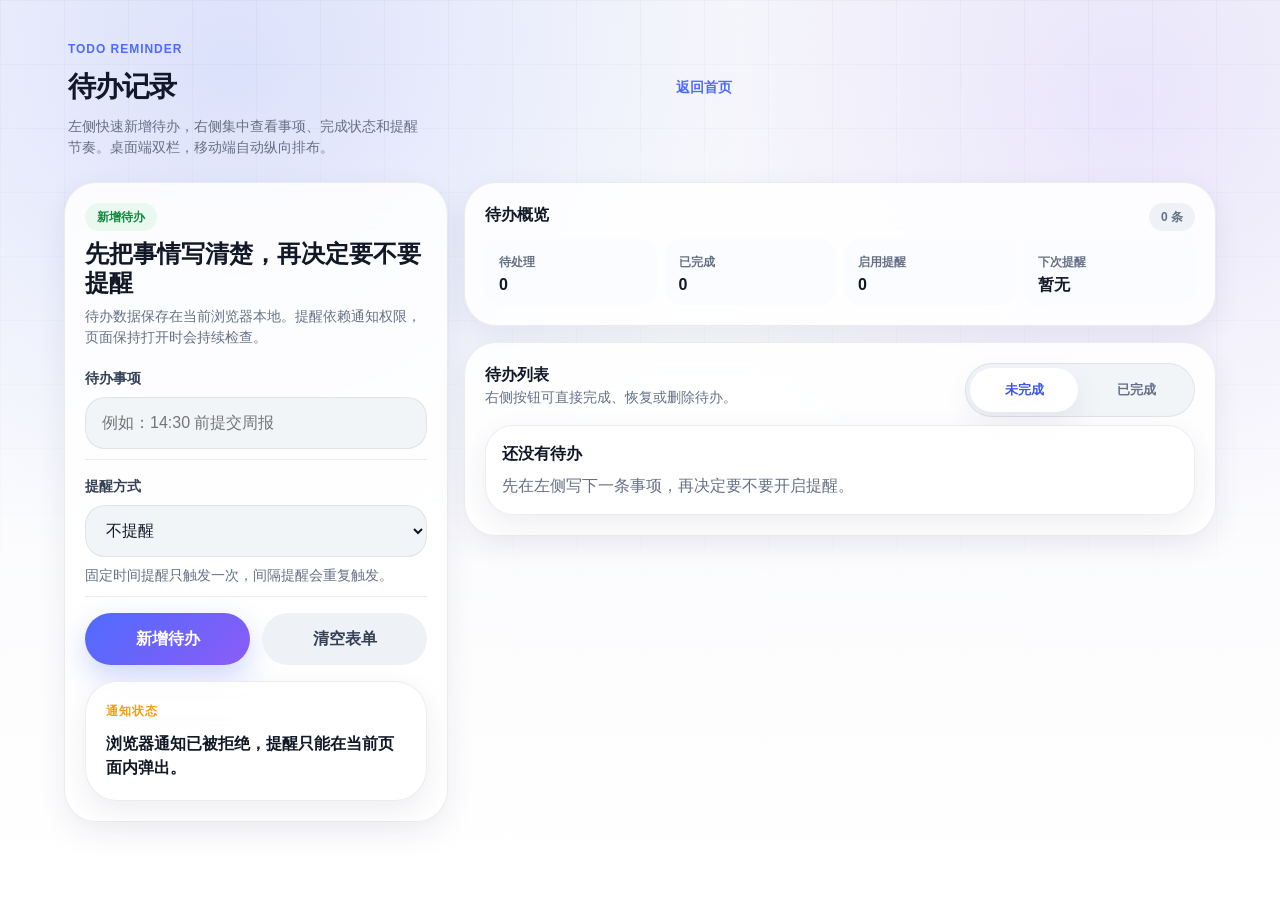
==== commit 03b30675: "feat: add todo status filter" ====
--- a/tools/todos/index.html
+++ b/tools/todos/index.html
@@ -139,6 +139,24 @@
                 <h2>待办列表</h2>
                 <p class="todo-list-hint">右侧按钮可直接完成、恢复或删除待办。</p>
               </div>
+              <div class="todo-filter" role="group" aria-label="待办状态筛选">
+                <button
+                  class="todo-filter-button is-active"
+                  data-todo-filter="pending"
+                  type="button"
+                  aria-pressed="true"
+                >
+                  未完成
+                </button>
+                <button
+                  class="todo-filter-button"
+                  data-todo-filter="completed"
+                  type="button"
+                  aria-pressed="false"
+                >
+                  已完成
+                </button>
+              </div>
             </div>
 
             <section class="todo-list" id="todoList"></section>
--- a/tools/todos/styles.css
+++ b/tools/todos/styles.css
@@ -142,6 +142,54 @@
   align-items: flex-start;
   justify-content: space-between;
   gap: var(--space-3);
+}
+
+.todo-filter {
+  display: inline-flex;
+  flex: 0 0 auto;
+  align-items: center;
+  gap: 0.25rem;
+  min-height: 3.25rem;
+  padding: 0.25rem;
+  border: 1px solid var(--color-border);
+  border-radius: var(--radius-full);
+  background: rgba(238, 242, 246, 0.74);
+}
+
+.todo-filter-button {
+  display: inline-flex;
+  align-items: center;
+  justify-content: center;
+  gap: 0.375rem;
+  min-width: 6.75rem;
+  min-height: 2.75rem;
+  padding: 0 1.25rem;
+  border: 0;
+  border-radius: var(--radius-full);
+  color: var(--color-text-muted);
+  background: transparent;
+  cursor: pointer;
+  font-size: 0.8125rem;
+  font-weight: 800;
+  transition:
+    background var(--motion-base),
+    box-shadow var(--motion-base),
+    color var(--motion-base);
+}
+
+.todo-filter-button:hover {
+  color: var(--color-text);
+}
+
+.todo-filter-button:focus-visible {
+  outline: none;
+  box-shadow: var(--shadow-ring);
+}
+
+.todo-filter-button.is-active {
+  color: var(--color-primary-strong);
+  background: #ffffff;
+  box-shadow: var(--shadow-soft);
 }
 
 .todo-summary-head h2,
@@ -345,6 +393,19 @@
     grid-template-columns: repeat(2, minmax(0, 1fr));
   }
 
+  .todo-list-head {
+    flex-direction: column;
+    align-items: stretch;
+  }
+
+  .todo-filter {
+    width: 100%;
+  }
+
+  .todo-filter-button {
+    flex: 1 1 0;
+  }
+
   .todo-main {
     grid-template-columns: 1fr;
     align-items: stretch;
